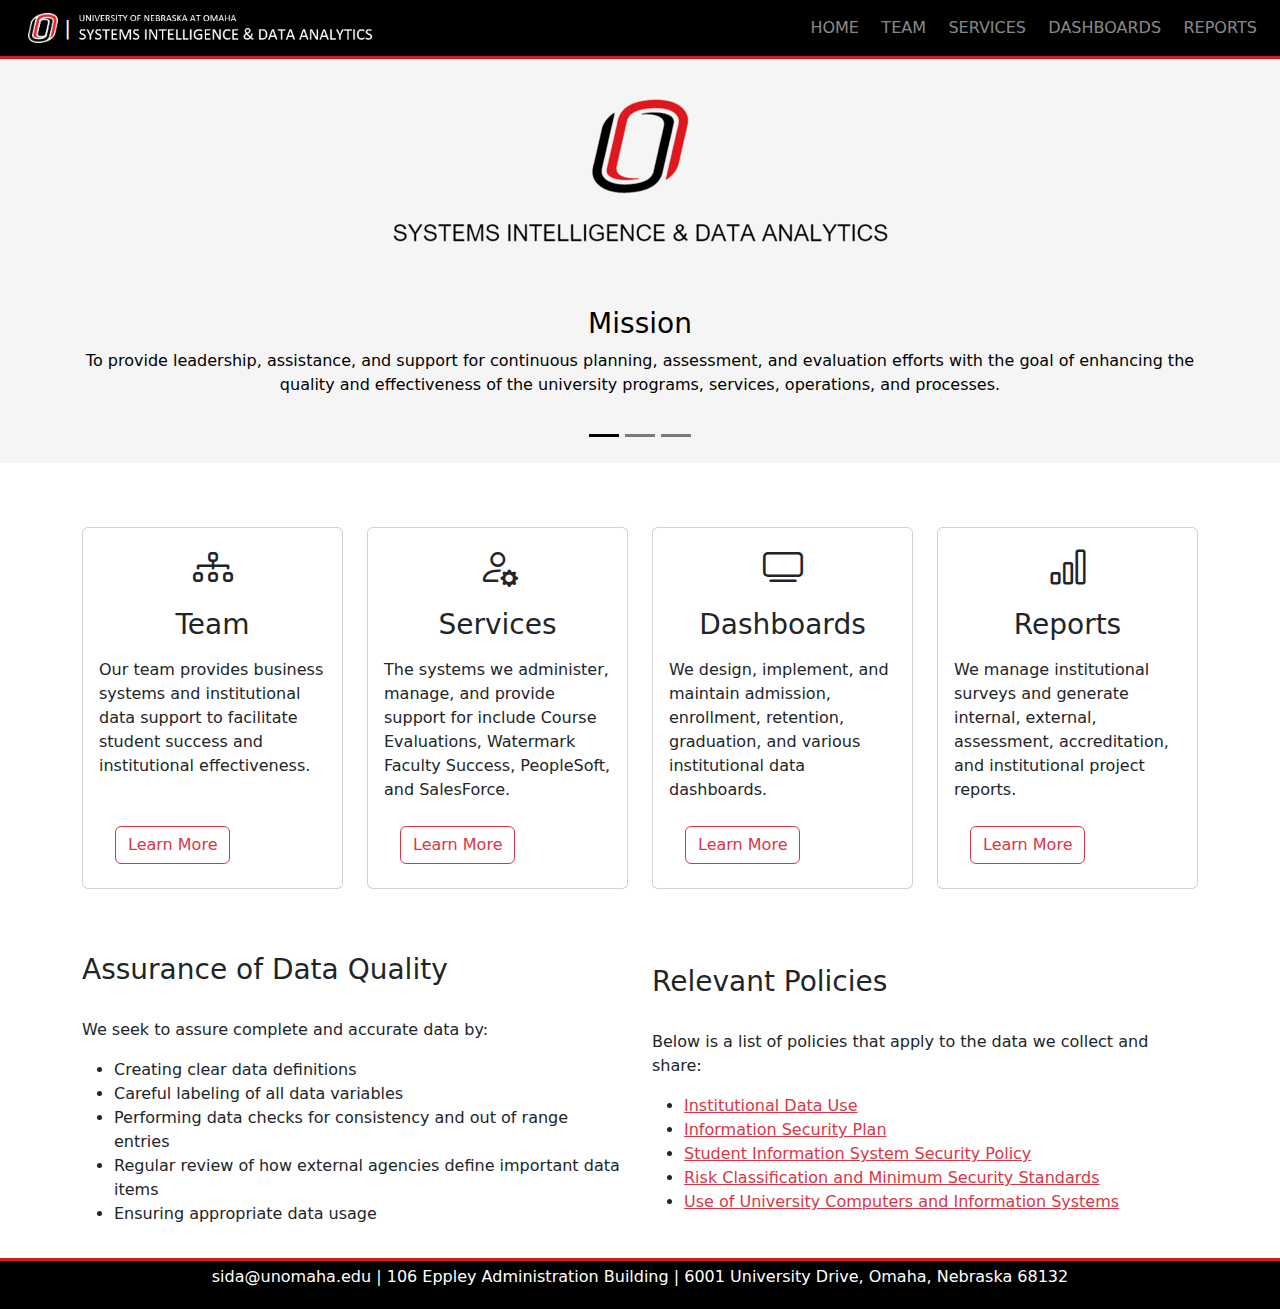
==== index.html @ 7defd992 "Initial commit" ====
<!DOCTYPE html>
<html lang="en">

<head>
    <meta charset="UTF-8">
    <meta http-equiv="X-UA-Compatible" content="IE=edge">
    <meta name="viewport" content="width=device-width, initial-scale=1.0">
    <title>Systems Intelligence &amp; Data Analytics</title>
    <link rel="shortcut icon" href="images/logo.png">
    <link rel="stylesheet" href="css/bootstrap.min.css">
    <link rel="stylesheet" type="text/css" href="css/style.css">
</head>

<body>
    <!-- Navbar -->
    <template-header></template-header>
    <!-- Navbar End -->

    <!-- Slide Show -->
    <div id="my-carousel" class="carousel carousel-dark slide carousel-fade" data-bs-ride="carousel">
        <div class="carousel-indicators">
            <button type="button" data-bs-target="#my-carousel" data-bs-slide-to="0" class="active" aria-current="true"
                aria-label="Slide 1"></button>
            <button type="button" data-bs-target="#my-carousel" data-bs-slide-to="1" aria-label="Slide 2"></button>
            <button type="button" data-bs-target="#my-carousel" data-bs-slide-to="2" aria-label="Slide 3"></button>
        </div>

        <div class="carousel-inner">
            <div class="carousel-item active" data-bs-interval="7000">
                <div class="container home-slide">
                    <h3>Mission</h3>
                    <p>
                        To provide leadership, assistance, and support for continuous planning, assessment, and
                        evaluation efforts with the goal of enhancing the quality and effectiveness of the
                        university programs, services, operations, and processes.
                    </p>
                </div>
            </div>
            <div class="carousel-item" data-bs-interval="7000">
                <div class="container home-slide">
                    <h3>What We Do</h3>
                    <p>
                        Descriptive analytics (what happened) | Diagnostic analytics (why did it happen) <br>
                        Predictive analytics (what is likely to happen) | Prescriptive analytics (what should be
                        done)
                    </p>
                </div>
            </div>
            <div class="carousel-item" data-bs-interval="7000">
                <div class="container home-slide">
                    <h3>Critical Questions</h3>
                    <p>
                        Are students learning | Are students graduating | Are graduates going to work<br>
                        Is UNO organized and resourced to support the success of its students, faculty, staff, and
                        community?
                    </p>
                </div>
            </div>
        </div>
    </div>
    <!-- Slide Show End -->

    <!-- Support -->
    <section class="m-3 p-5">
        <div class="container">
            <div class="row g-4">
                <div class="col-sm-12 col-md-6 col-lg-3">
                    <div class="card h-100">
                        <div class="card-body text-start d-flex flex-column">
                            <div class="h1 mb-3 text-center">
                                <i class="bi bi-diagram-3"></i>
                            </div>
                            <h3 class="card-title mb-3 text-center">Team</h3>
                            <p class="card-text">
                                Our team provides business systems and institutional data support to facilitate student
                                success and institutional effectiveness.
                            </p>
                            <div class="card-footer border-0 bg-white mt-auto">
                                <a href="team.html" class="btn btn-outline-danger">Learn More</a>
                            </div>
                        </div>
                    </div>
                </div>
                <div class="col-sm-12 col-md-6 col-lg-3">
                    <div class="card h-100">
                        <div class="card-body d-flex flex-column">
                            <div class="h1 mb-3 text-center">
                                <i class="bi bi-person-gear"></i>
                            </div>
                            <h3 class="card-title mb-3 text-center">Services</h3>
                            <p class="card-text">
                                The systems we administer, manage, and provide support for include Course Evaluations,
                                Watermark Faculty Success, PeopleSoft, and SalesForce.
                            </p>
                            <div class="card-footer border-0 bg-white mt-auto">
                                <a href="services.html" class="btn btn-outline-danger">Learn More</a>
                            </div>
                        </div>
                    </div>
                </div>
                <div class="col-sm-12 col-md-6 col-lg-3">
                    <div class="card h-100">
                        <div class="card-body d-flex flex-column">
                            <div class="h1 mb-3 text-center">
                                <i class="bi bi-tv"></i>
                            </div>
                            <h3 class="card-title mb-3 text-center">Dashboards</h3>
                            <p class="card-text text-start">
                                We design, implement, and maintain admission, enrollment, retention, graduation, and
                                various institutional data dashboards.
                            </p>
                            <div class="card-footer border-0 bg-white mt-auto">
                                <a href="dashboards.html" class="btn btn-outline-danger">Learn More</a>
                            </div>
                        </div>
                    </div>
                </div>
                <div class="col-sm-12 col-md-6 col-lg-3">
                    <div class="card h-100">
                        <div class="card-body d-flex flex-column">
                            <div class="h1 mb-3 text-center">
                                <i class="bi bi-bar-chart"></i>
                            </div>
                            <h3 class="card-title mb-3 text-center">Reports</h3>
                            <p class="card-text">
                                We manage institutional surveys and generate internal, external,
                                assessment, accreditation, and institutional project reports.
                            </p>
                            <div class="card-footer border-0 bg-white mt-auto">
                                <a href="reports.html" class="btn btn-outline-danger">Learn More</a>
                            </div>
                        </div>
                    </div>
                </div>
            </div>
        </div>
    </section>
    <!-- Support End -->

    <!-- Assurance and Policy -->
    <section>
        <div class="container">
            <div class="row align-items-center justify-content-between">
                <div class="col-md">
                    <h3>Assurance of Data Quality</h3>
                    <br>
                    <p>
                        We seek to assure complete and accurate data by:
                    <ul>
                        <li>Creating clear data definitions</li>
                        <li>Careful labeling of all data variables</li>
                        <li>Performing data checks for consistency and out of range entries</li>
                        <li>Regular review of how external agencies define important data items</li>
                        <li>Ensuring appropriate data usage</li>
                    </ul>
                    </p>
                </div>
                <div class="col-md">
                    <h3>Relevant Policies</h3>
                    <br>
                    <p>
                        Below is a list of policies that apply to the data we collect and share:
                    <ul>
                        <li><a href="https://nebraska.edu/-/media/unca/docs/offices-and-policies/policies/policies/id-01-institutional-data-use-policy.pdf"
                                target="_blank" rel="noopener noreferrer" class="text-danger">Institutional Data Use</a>
                        </li>
                        <li><a href="https://nebraska.edu/-/media/unca/docs/offices-and-policies/policies/executive-memorandum/university-of-nebraska-information-security-plan.pdf"
                                target="_blank" rel="noopener noreferrer" class="text-danger">Information Security
                                Plan</a></li>
                        <li><a href="chrome-extension://efaidnbmnnnibpcajpcglclefindmkaj/https://psaccount.unomaha.edu/account/public/policies/SIS_Security_Policy_V1.4.pdf"
                                target="_blank" rel="noopener noreferrer" class="text-danger">Student Information System
                                Security Policy</a></li>
                        <li><a href="https://nebraska.edu/-/media/unca/docs/offices-and-policies/policies/executive-memorandum/policy-on-risk-classification-and-minimum-security-standards.pdf"
                                target="_blank" rel="noopener noreferrer" class="text-danger">Risk Classification and
                                Minimum Security Standards</a></li>
                        <li><a href="https://nebraska.edu/-/media/unca/docs/offices-and-policies/policies/executive-memorandum/policy-for-responsible-use-of-university-computers-and-information-systems.pdf"
                                target="_blank" rel="noopener noreferrer" class="text-danger">Use of University
                                Computers and Information Systems</a></li>
                    </ul>
                    </p>
                </div>
            </div>
        </div>
    </section>
    <!-- Assurance and Policy End -->

    <!-- Footer -->
    <template-footer></template-footer>
    <!-- Footer End -->

    <!-- Scripts -->
    <script type=module src="js/template.js"></script>
    <script src="js/bootstrap.bundle.min.js"></script>
    <!-- Scripts End -->
</body>

</html>
---- css/style.css ----
/* Bootstrap Icons */
@import url("https://cdn.jsdelivr.net/npm/bootstrap-icons@1.10.1/font/bootstrap-icons.css");

/* Body Properties */
body::before {
    display: block;
    content: '';
    height: 15px;
}

/* Navigation Bar */
.navbar {
    border-bottom: 3px solid #d71920;
}

.navbar .navbar-nav .nav-link:hover {
    color: white;
}

.navbar .navbar-nav .nav-link {
    padding: 0.6em;
    transition: all 0.5s;
}

.navbar .navbar-brand {
    padding: 0 0.6em;
}

@media only screen and (min-width: 992px) {
    .navbar {
        padding: 0;
    }

    .navbar .navbar-nav .nav-link {
        padding: 1em 0.7em;
    }

    .navbar .navbar-brand {
        padding: 0 0.8em;
    }
}

/* Footer Bar */
footer {
    border-top: 3px solid #d71920;
}

/* Home Slider */
.carousel-item {
    height: 28rem;
    background: whitesmoke;
    color: black;
    background-position-x: center;
    background-position-y: 25%;
    background-size: auto;
    background-image: url('../images/home2.png');
    background-repeat: no-repeat;
}

.header-short {
    display: none;
}

@media only screen and (max-width: 576px) {
    .carousel-item {
        background-size: 80%;
    }

    .header-long {
        display: none;
    }

    .header-short {
        display: inline-block;
    }
}

.home-slide {
    position: absolute;
    bottom: 0;
    left: 0;
    right: 0;
    padding-bottom: 50px;
    text-align: center;
}

/* Team */
.team-images {
    border-radius: 50%;
    width: 100px;
    height: 100px;
    object-fit: cover;
    object-position: center;
}
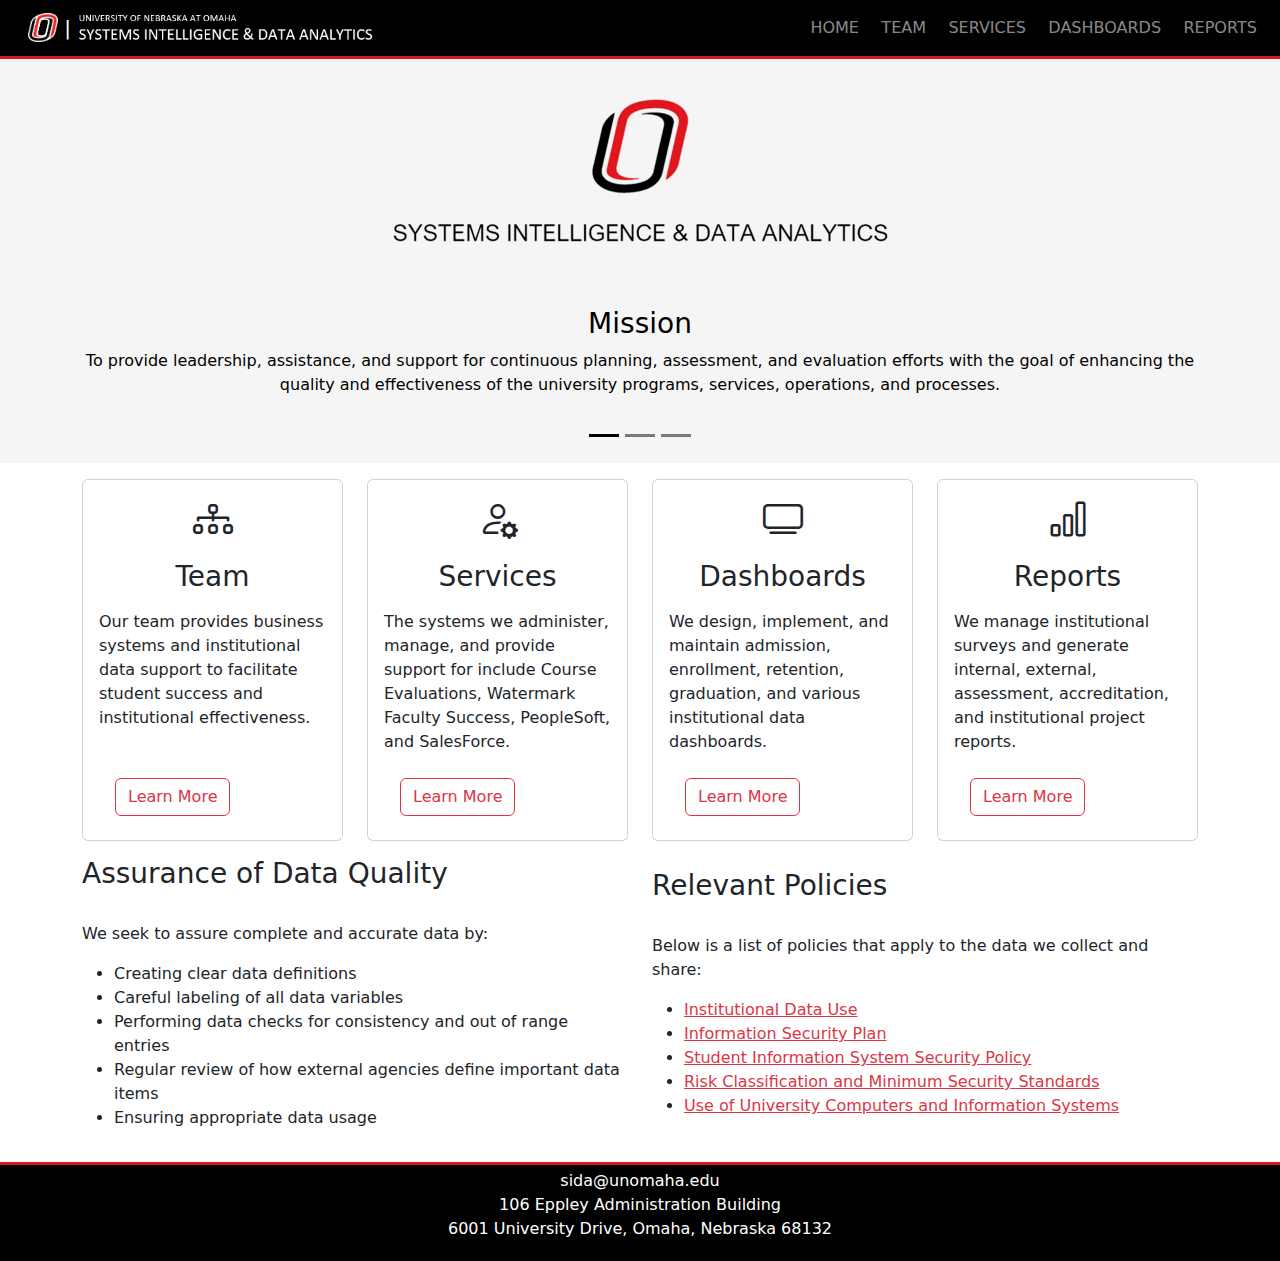
==== commit 419a0274: "Fixed padding on small screens" ====
--- a/index.html
+++ b/index.html
@@ -61,7 +61,7 @@
     <!-- Slide Show End -->
 
     <!-- Support -->
-    <section class="m-3 p-5">
+    <section class="m-3">
         <div class="container">
             <div class="row g-4">
                 <div class="col-sm-12 col-md-6 col-lg-3">
--- a/css/style.css
+++ b/css/style.css
@@ -57,22 +57,23 @@
     background-repeat: no-repeat;
 }
 
+/*
 .header-short {
     display: none;
 }
-
+*/
 @media only screen and (max-width: 576px) {
     .carousel-item {
         background-size: 80%;
     }
-
+/*
     .header-long {
         display: none;
     }
 
     .header-short {
         display: inline-block;
-    }
+    }*/
 }
 
 .home-slide {
